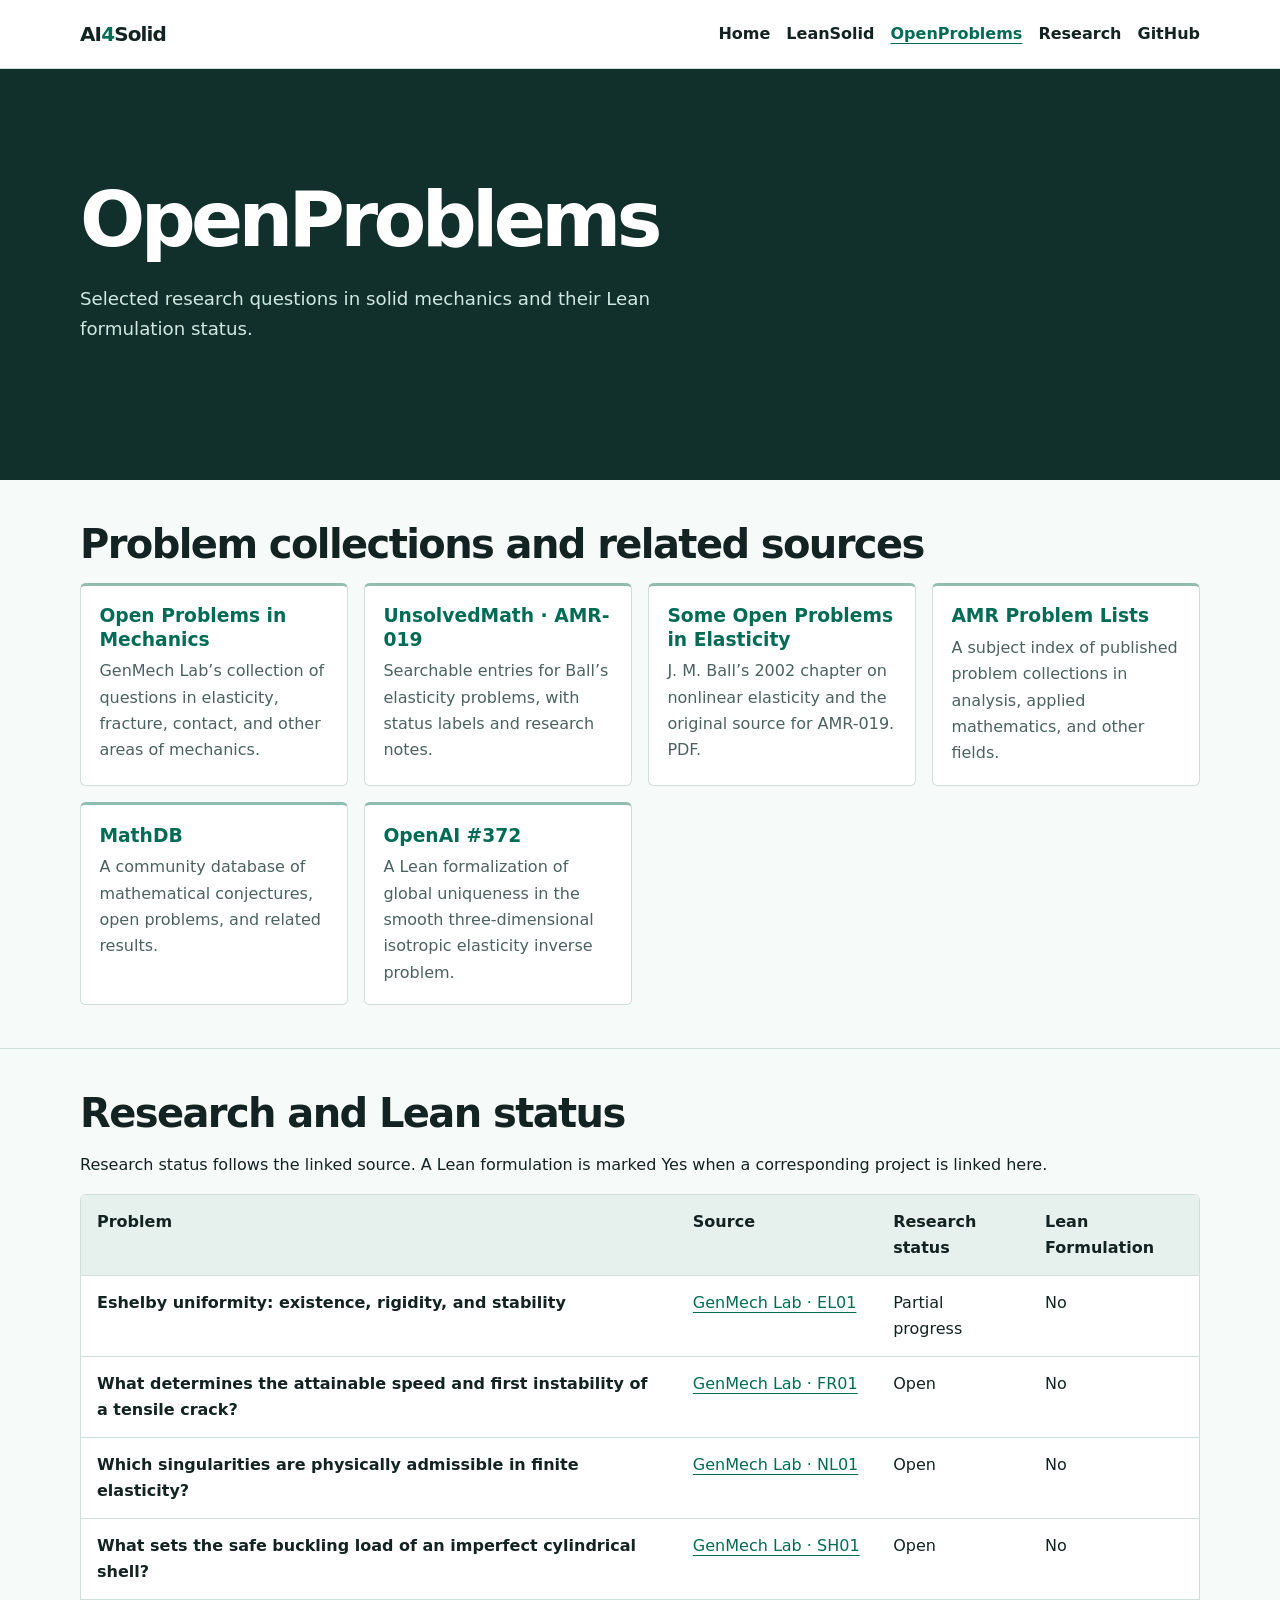
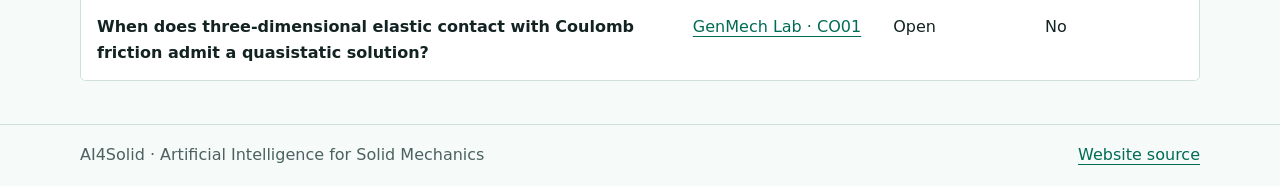
==== website/OpenProblems/index.html @ de5c932f "Add OpenProblems to the LeanSolid website" ====
<!doctype html>
<html lang="en">
<head>
  <meta charset="utf-8">
  <meta name="viewport" content="width=device-width, initial-scale=1">
  <title>OpenProblems | LeanSolid</title>
  <meta name="description" content="Selected open problems in solid mechanics, their research status, and links to Lean formulations.">
  <link rel="canonical" href="https://ai4solid.github.io/LeanSolid/OpenProblems/">
  <link rel="stylesheet" href="../assets/site.css">
</head>
<body>
<a class="skip" href="#content">Skip to content</a>
<header><div class="wrap bar"><a class="brand" href="/" aria-label="AI4Solid home">AI<span>4</span>Solid</a><nav class="nav" aria-label="Main navigation"><a href="/">Home</a><a href="../">LeanSolid</a><a href="./" aria-current="page">OpenProblems</a><a href="/#research">Research</a><a href="https://github.com/AI4Solid">GitHub</a></nav></div></header>
<main id="content">
  <section class="hero">
    <div class="wrap">
      <h1>OpenProblems</h1>
      <p>Selected research questions in solid mechanics and their Lean formulation status.</p>
    </div>
  </section>
  <section aria-labelledby="problem-sources">
    <div class="wrap">
      <h2 id="problem-sources">Problem collections and related sources</h2>
      <div class="grid">
        <a class="card source-card" href="https://generativemechanicslab.github.io/mechanics-open-problems/#problems">
          <h3>Open Problems in Mechanics</h3>
          <p>GenMech Lab’s collection of questions in elasticity, fracture, contact, and other areas of mechanics.</p>
        </a>
        <a class="card source-card" href="https://www.unsolvedmath.com/problems?category=9&amp;difficulty=3&amp;set=13">
          <h3>UnsolvedMath · AMR-019</h3>
          <p>Searchable entries for Ball’s elasticity problems, with status labels and research notes.</p>
        </a>
        <a class="card source-card" href="https://people.maths.ox.ac.uk/ball/Articles%20in%20Conference%20Proceedings%20and%20Books/JMB%202002%20re%20Marsden%2060th.pdf">
          <h3>Some Open Problems in Elasticity</h3>
          <p>J. M. Ball’s 2002 chapter on nonlinear elasticity and the original source for AMR-019. PDF.</p>
        </a>
        <a class="card source-card" href="https://amathr.org/problems/">
          <h3>AMR Problem Lists</h3>
          <p>A subject index of published problem collections in analysis, applied mathematics, and other fields.</p>
        </a>
        <a class="card source-card" href="https://mathdb.com/">
          <h3>MathDB</h3>
          <p>A community database of mathematical conjectures, open problems, and related results.</p>
        </a>
        <a class="card source-card" href="https://github.com/openai/math/blob/3344da59991ed94f9ba711217b29c1d760badfa6/lean/docs/372.md">
          <h3>OpenAI #372</h3>
          <p>A Lean formalization of global uniqueness in the smooth three-dimensional isotropic elasticity inverse problem.</p>
        </a>
      </div>
    </div>
  </section>
  <section>
    <div class="wrap">
      <h2 id="problems">Research and Lean status</h2>
      <p id="status-note">Research status follows the linked source. A Lean formulation is marked Yes when a corresponding project is linked here.</p>
      <div class="problem-table-scroll" role="region" aria-labelledby="problems" tabindex="0">
        <table class="problem-table" aria-labelledby="problems" aria-describedby="status-note">
          <thead><tr>
            <th scope="col">Problem</th>
            <th scope="col">Source</th>
            <th scope="col">Research status</th>
            <th scope="col">Lean Formulation</th>
          </tr></thead>
          <tbody>
          <tr>
            <th scope="row">Eshelby uniformity: existence, rigidity, and stability</th>
            <td><a href="https://generativemechanicslab.github.io/mechanics-open-problems/#EL01">GenMech Lab · EL01</a></td>
            <td>Partial progress</td>
            <td>No</td>
          </tr>
          <tr>
            <th scope="row">What determines the attainable speed and first instability of a tensile crack?</th>
            <td><a href="https://generativemechanicslab.github.io/mechanics-open-problems/#FR01">GenMech Lab · FR01</a></td>
            <td>Open</td>
            <td>No</td>
          </tr>
          <tr>
            <th scope="row">Which singularities are physically admissible in finite elasticity?</th>
            <td><a href="https://generativemechanicslab.github.io/mechanics-open-problems/#NL01">GenMech Lab · NL01</a></td>
            <td>Open</td>
            <td>No</td>
          </tr>
          <tr>
            <th scope="row">What sets the safe buckling load of an imperfect cylindrical shell?</th>
            <td><a href="https://generativemechanicslab.github.io/mechanics-open-problems/#SH01">GenMech Lab · SH01</a></td>
            <td>Open</td>
            <td>No</td>
          </tr>
          <tr>
            <th scope="row">When does three-dimensional elastic contact with Coulomb friction admit a quasistatic solution?</th>
            <td><a href="https://generativemechanicslab.github.io/mechanics-open-problems/#CO01">GenMech Lab · CO01</a></td>
            <td>Open</td>
            <td>No</td>
          </tr>
          </tbody>
        </table>
      </div>
    </div>
  </section>
</main>
<footer><div class="wrap footer"><span>AI4Solid · Artificial Intelligence for Solid Mechanics</span><a href="https://github.com/AI4Solid/LeanSolid">Website source</a></div></footer>
</body>
</html>
---- website/assets/site.css ----
:root{color-scheme:light;--ink:#132321;--muted:#4b6260;--paper:#f6faf8;--line:#cfdfd9;--accent:#006c55;--dark:#112f2b;--white:#fff;font-family:"Segoe UI",system-ui,sans-serif}
*{box-sizing:border-box}body{margin:0;background:var(--paper);color:var(--ink);font-size:1rem;line-height:1.65}
a{color:var(--accent);text-underline-offset:.22em}a:hover{text-decoration-thickness:2px}a:focus-visible{outline:3px solid #00a480;outline-offset:4px}
.wrap{width:min(70rem,calc(100% - 3rem));margin-inline:auto}.skip{position:absolute;top:.5rem;left:.5rem;transform:translateY(-160%);background:white;padding:.5rem;z-index:2}.skip:focus{transform:none}
header{background:var(--white);border-bottom:1px solid var(--line)}.bar,.nav,.actions,.footer{display:flex;align-items:center;gap:1rem;flex-wrap:wrap}.bar,.footer{justify-content:space-between;padding-block:1.1rem}.brand{font-size:1.25rem;font-weight:800;color:var(--ink);letter-spacing:-.045em;text-decoration:none}.brand span{color:var(--accent)}.nav a{font-weight:600;color:var(--ink);text-decoration:none}.nav a[aria-current],.nav a:hover{color:var(--accent);text-decoration:underline}
.hero{background:var(--dark);color:white;padding:clamp(3.5rem,9vw,7rem) 0}.hero-grid{display:grid;grid-template-columns:minmax(0,1fr) minmax(16rem,.55fr);gap:2rem;align-items:center}
.kicker{font-family:ui-monospace,monospace;color:#99e4ce;font-size:.9rem;margin:0 0 1rem}.hero h1{font-size:clamp(2.45rem,6vw,5rem);line-height:1.02;letter-spacing:-.06em;margin:0;max-width:14ch}.hero p:not(.kicker){color:#d1e8e2;max-width:55ch;font-size:1.14rem;margin-block:1.5rem}
.button{display:inline-block;background:#a9eed9;color:#102e28;font-weight:700;padding:.65rem 1.05rem;border-radius:.25rem;text-decoration:none}.hero .secondary{color:#e0f5ef}
.proof{border:1px solid #4b746c;background:#193b36;padding:1.4rem;border-radius:.45rem}.proof strong{color:#a9eed9}.proof code{display:block;margin:.55rem 0;color:white;font-size:clamp(.95rem,2.4vw,1.15rem)}.proof small{color:#d1e8e2;font-size:.9rem}.logo{display:block;width:min(100%,17rem);margin-inline:auto;height:auto;border-radius:.45rem}
main section:not(.hero){padding-block:2.65rem;border-bottom:1px solid var(--line)}h2{font-size:clamp(1.75rem,3.7vw,2.5rem);letter-spacing:-.04em;line-height:1.12;margin:0 0 1rem}h3{line-height:1.25;margin:0 0 .4rem}p{margin:.45rem 0 1rem}.grid{display:grid;grid-template-columns:repeat(auto-fit,minmax(min(100%,16rem),1fr));gap:1rem}.card{background:white;border:1px solid var(--line);border-top:3px solid #90bbae;border-radius:.35rem;padding:1.15rem}.card p:last-child{margin-bottom:0}.compact{max-width:70ch}.updates{padding-left:1.25rem}.updates li+li{margin-top:.5rem}time{font-weight:650}pre{padding:1rem;background:#e6f0ec;border-radius:.35rem;overflow:auto}footer{color:var(--muted)}
@media(max-width:45rem){.hero-grid{grid-template-columns:1fr}.wrap{width:calc(100% - 2rem)}.logo{margin-inline:0;width:10rem}}
.problem-table-scroll{overflow-x:auto;border:1px solid var(--line);border-radius:.35rem}
.problem-table-scroll:focus-visible{outline:3px solid #00a480;outline-offset:4px}
.problem-table{width:100%;min-width:36rem;border-collapse:collapse;background:var(--white);text-align:left}
.problem-table th,.problem-table td{padding:.85rem 1rem;vertical-align:top}
.problem-table thead{background:#e6f0ec}
.problem-table tbody tr{border-top:1px solid var(--line)}
.problem-table tbody th{font-weight:600}
.problem-table td:nth-child(2){white-space:nowrap}
.source-card{display:block;color:var(--ink);text-decoration:none}
.source-card h3{color:var(--accent)}
.source-card p{color:var(--muted)}
.source-card:hover{border-color:var(--accent)}
.source-card:hover h3,.source-card:focus-visible h3{text-decoration:underline;text-underline-offset:.22em}
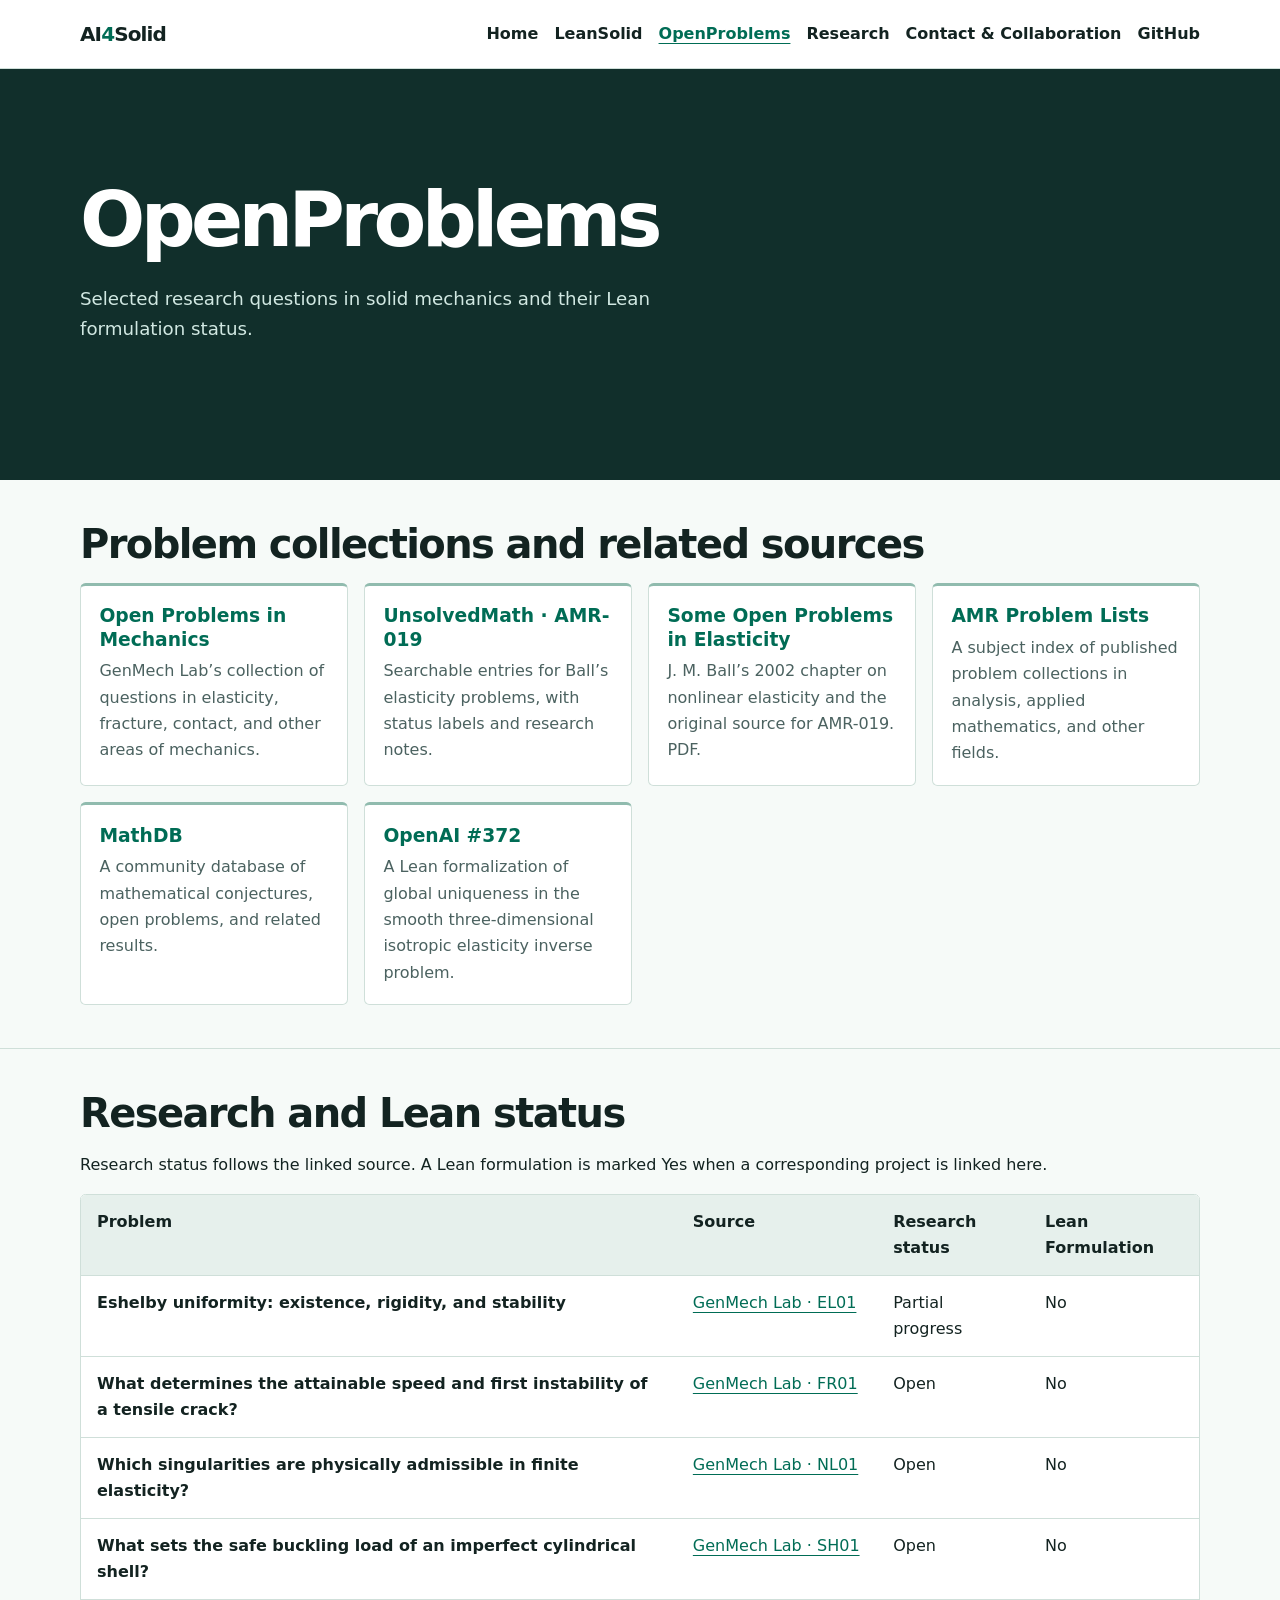
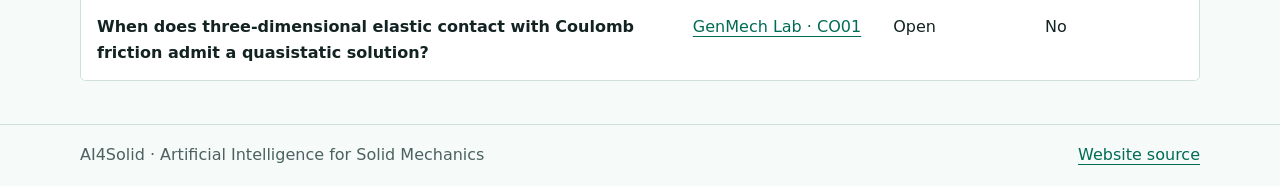
==== commit a4e8afc7: "Align LeanSolid navigation with AI4Solid" ====
--- a/website/OpenProblems/index.html
+++ b/website/OpenProblems/index.html
@@ -10,7 +10,7 @@
 </head>
 <body>
 <a class="skip" href="#content">Skip to content</a>
-<header><div class="wrap bar"><a class="brand" href="/" aria-label="AI4Solid home">AI<span>4</span>Solid</a><nav class="nav" aria-label="Main navigation"><a href="/">Home</a><a href="../">LeanSolid</a><a href="./" aria-current="page">OpenProblems</a><a href="/#research">Research</a><a href="https://github.com/AI4Solid">GitHub</a></nav></div></header>
+<header><div class="wrap bar"><a class="brand" href="/" aria-label="AI4Solid home">AI<span>4</span>Solid</a><nav class="nav" aria-label="Main navigation"><a href="/">Home</a><a href="/LeanSolid/">LeanSolid</a><a href="/LeanSolid/OpenProblems/" aria-current="page">OpenProblems</a><a href="/#research">Research</a><a href="/contact/">Contact &amp; Collaboration</a><a href="https://github.com/AI4Solid">GitHub</a></nav></div></header>
 <main id="content">
   <section class="hero">
     <div class="wrap">
